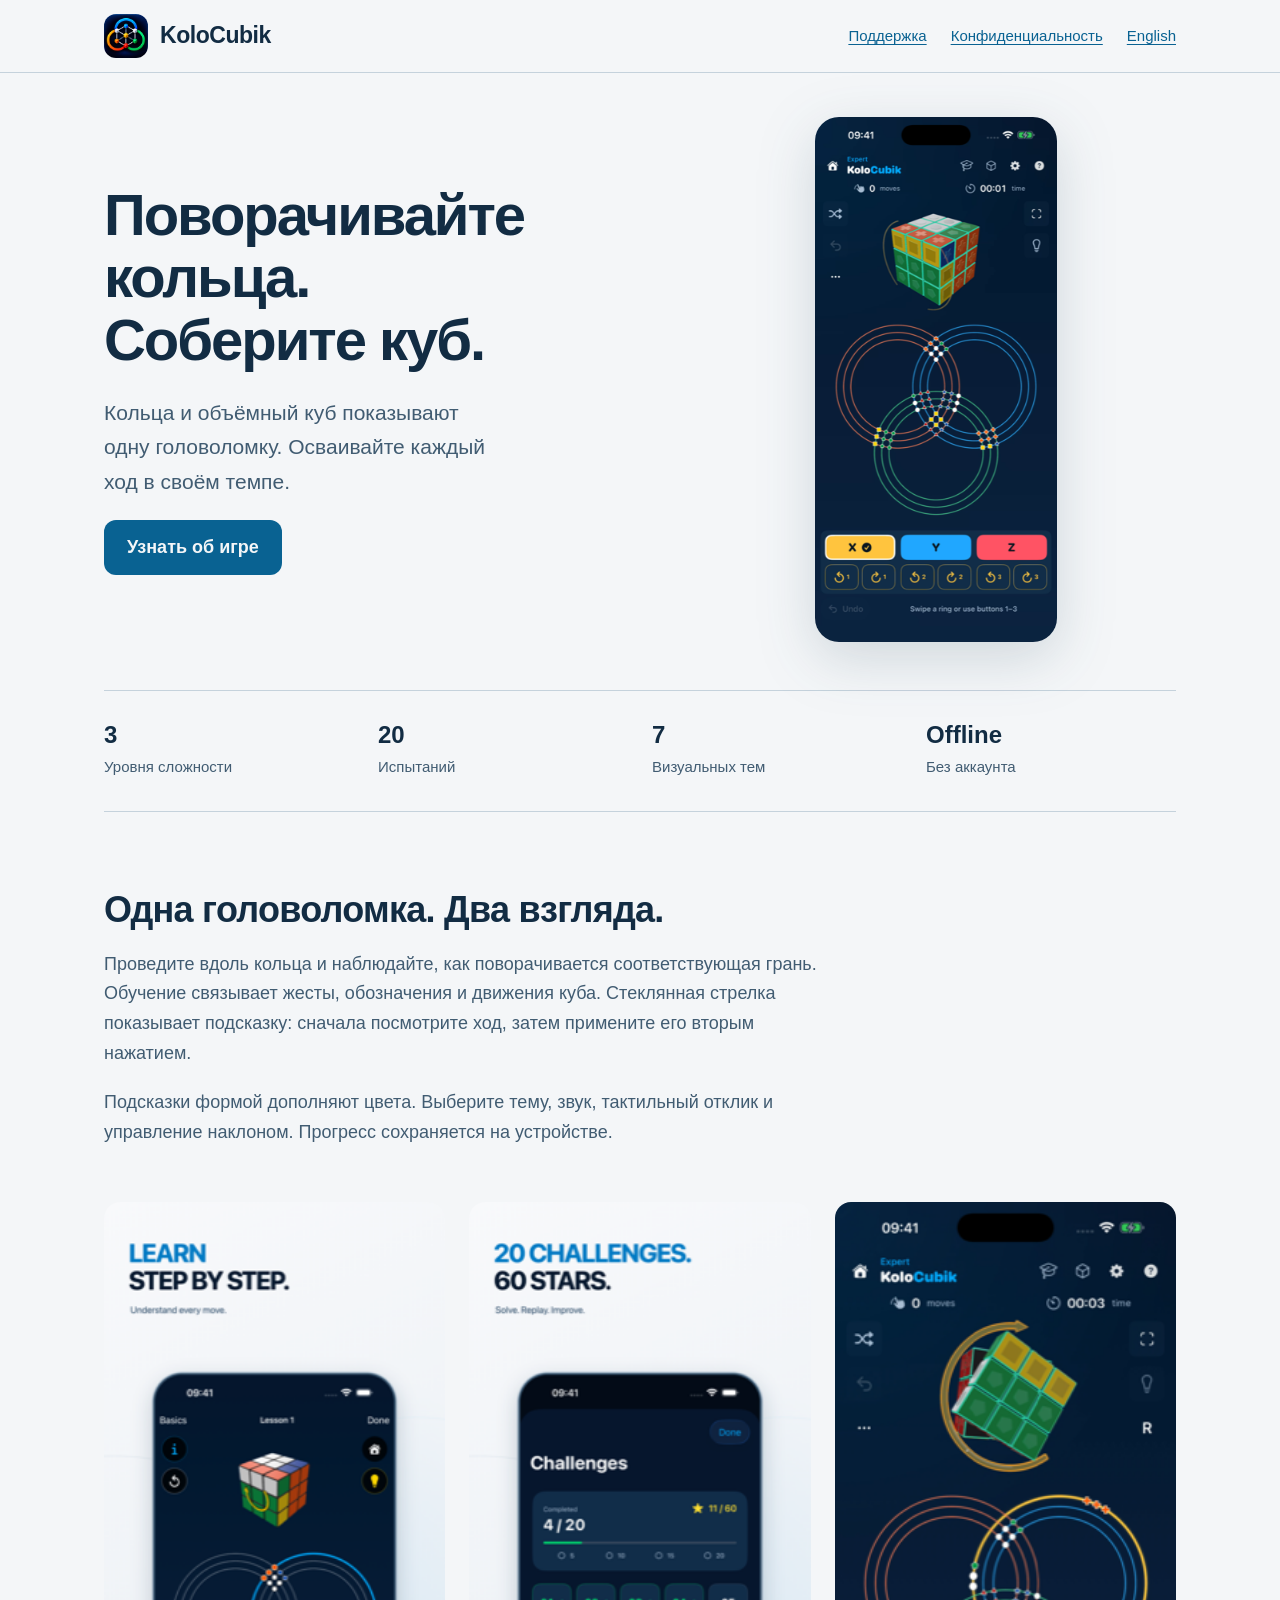
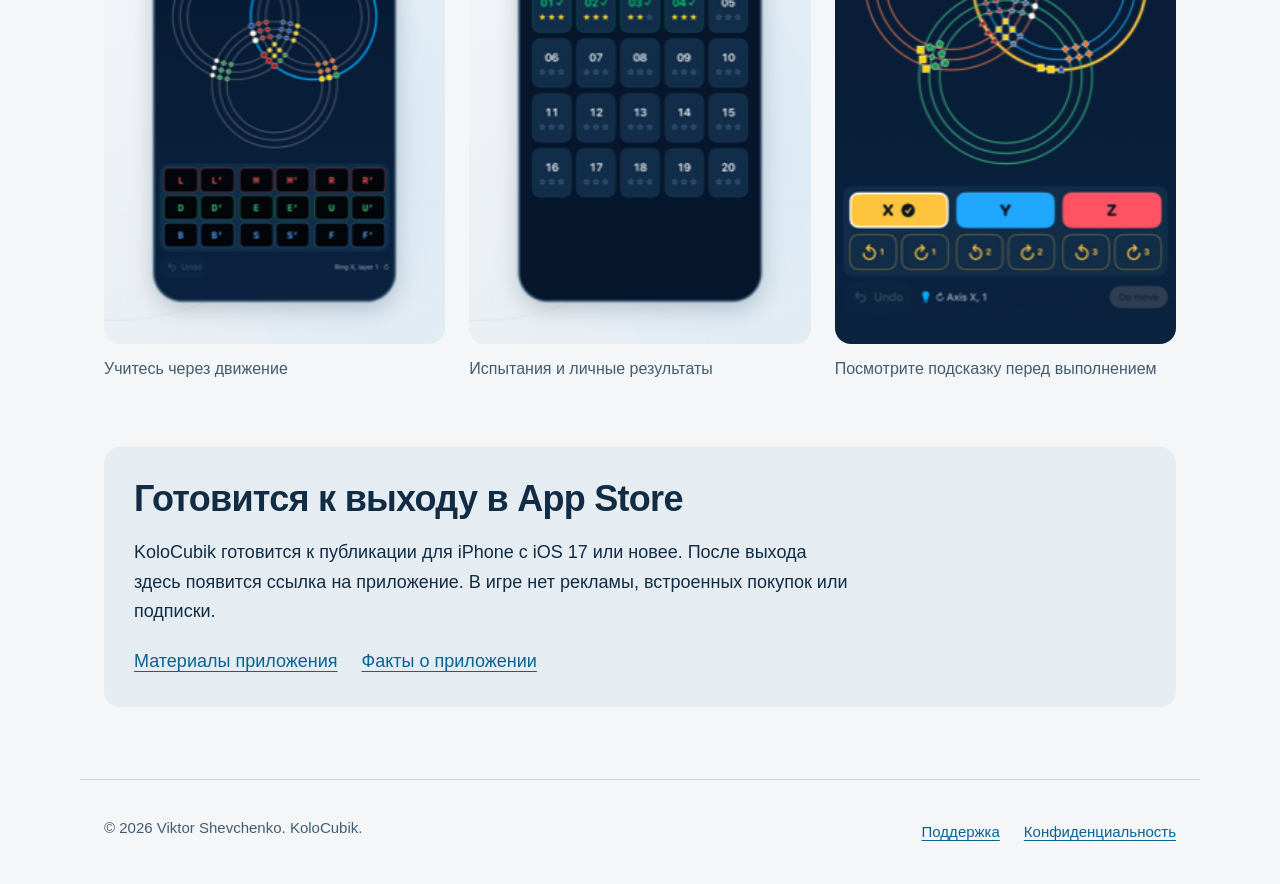
==== ru/index.html @ f6a45437 "Publish bilingual KoloCubik product, support and privacy website" ====
<!doctype html><html lang="ru"><head><meta charset="utf-8"><meta name="viewport" content="width=device-width,initial-scale=1"><meta name="description" content="Кольца и объёмный куб показывают одну головоломку. Осваивайте каждый ход в своём темпе."><meta property="og:title" content="KoloCubik"><meta property="og:description" content="Кольца и объёмный куб показывают одну головоломку. Осваивайте каждый ход в своём темпе."><meta property="og:image" content="https://victorshev1989-lab.github.io/KoloCubik-site/assets/app-icon.png"><meta property="og:type" content="website"><link rel="canonical" href="https://victorshev1989-lab.github.io/KoloCubik-site/ru/"><title>KoloCubik | Поворачивайте кольца. Соберите куб.</title><link rel="icon" href="../assets/app-icon.png"><link rel="stylesheet" href="../site.css"></head><body><a class="skip" href="#content">К содержимому</a><header><div class="top"><a class="brand" href="index.html"><img src="../assets/app-icon.png" alt="" width="44" height="44">KoloCubik</a><nav aria-label="Навигация"><a href="support.html">Поддержка</a><a href="privacy.html">Конфиденциальность</a><a href="../index.html" lang="en">English</a></nav></div></header><main class="landing" id="content"><section class="hero"><div><h1>Поворачивайте кольца. Соберите куб.</h1><p>Кольца и объёмный куб показывают одну головоломку. Осваивайте каждый ход в своём темпе.</p><a class="button" href="#explore">Узнать об игре</a></div><figure><img src="../assets/game.png" width="660" height="1434" fetchpriority="high" alt="Настоящий экран игры: 3D-куб и кольца"></figure></section><section class="overview" aria-label="Возможности"><p><strong>3</strong>Уровня сложности</p><p><strong>20</strong>Испытаний</p><p><strong>7</strong>Визуальных тем</p><p><strong>Offline</strong>Без аккаунта</p></section><section class="story" id="explore"><h2>Одна головоломка. Два взгляда.</h2><p>Проведите вдоль кольца и наблюдайте, как поворачивается соответствующая грань. Обучение связывает жесты, обозначения и движения куба. Стеклянная стрелка показывает подсказку: сначала посмотрите ход, затем примените его вторым нажатием.</p><p>Подсказки формой дополняют цвета. Выберите тему, звук, тактильный отклик и управление наклоном. Прогресс сохраняется на устройстве.</p></section><section class="gallery" aria-label="Скриншоты приложения"><figure><img src="../assets/learn.png" loading="lazy" width="520" height="1130" alt="Учитесь через движение"><figcaption>Учитесь через движение</figcaption></figure><figure><img src="../assets/challenges.png" loading="lazy" width="520" height="1130" alt="Испытания и личные результаты"><figcaption>Испытания и личные результаты</figcaption></figure><figure><img src="../assets/themes.png" loading="lazy" width="520" height="1130" alt="Посмотрите подсказку перед выполнением"><figcaption>Посмотрите подсказку перед выполнением</figcaption></figure></section><section class="release"><h2>Готовится к выходу в App Store</h2><p>KoloCubik готовится к публикации для iPhone с iOS 17 или новее. После выхода здесь появится ссылка на приложение. В игре нет рекламы, встроенных покупок или подписки.</p><div class="downloads"><a href="../media/KoloCubik-AppStore-Materials.zip" download>Материалы приложения</a><a href="../media/FACTS.txt">Факты о приложении</a></div></section></main><footer><p>© 2026 Viktor Shevchenko. KoloCubik.</p><div class="footer-links"><a href="support.html">Поддержка</a><a href="privacy.html">Конфиденциальность</a></div></footer></body></html>
---- site.css ----
:root{color-scheme:light dark;--paper:#f4f6f8;--ink:#122c43;--muted:#415c72;--blue:#096292;--line:#c5d2dc;--panel:#e5ecf2}*{box-sizing:border-box}body{margin:0;background:var(--paper);color:var(--ink);font:18px/1.65 -apple-system,BlinkMacSystemFont,"Segoe UI",sans-serif}a{color:var(--blue);text-underline-offset:.22em;overflow-wrap:anywhere}a:hover{text-decoration-thickness:2px}a:focus-visible,summary:focus-visible{outline:3px solid var(--blue);outline-offset:5px}.skip{position:absolute;top:-100px;left:24px;background:var(--paper);padding:12px;z-index:2}.skip:focus{top:12px}header{border-bottom:1px solid var(--line)}.top{max-width:1120px;margin:auto;padding:12px 24px;display:flex;align-items:center;justify-content:space-between;gap:16px;min-height:72px}.brand{display:flex;align-items:center;gap:12px;text-decoration:none;color:var(--ink);font-size:23px;font-weight:650;letter-spacing:-.02em}.brand img{width:44px;height:44px;border-radius:12px}nav{display:flex;gap:24px;flex-wrap:wrap}nav a{min-height:44px;display:inline-flex;align-items:center;font-size:15px}main{max-width:820px;padding:56px 24px 72px;margin:auto}.landing{max-width:1120px;padding-top:0}h1{font-size:clamp(36px,5.5vw,58px);line-height:1.08;letter-spacing:-.035em;margin:0 0 24px;text-wrap:balance}h2{font-size:clamp(27px,3vw,36px);line-height:1.2;letter-spacing:-.02em;margin:42px 0 18px}h3{font-size:23px;line-height:1.25}p{margin:12px 0 20px}.intro{font-size:21px;line-height:1.5;color:var(--muted)}.meta{color:var(--muted);font-size:16px}.contact{padding:24px 0;border-block:1px solid var(--line)}.contact h2{margin-top:0}details{border-bottom:1px solid var(--line);padding:16px 0}summary{cursor:pointer;font-size:20px;font-weight:600;min-height:44px}details p{color:var(--muted)}.hero{min-height:610px;display:grid;grid-template-columns:1.1fr 1fr;align-items:center;gap:64px;padding:44px 0 48px}.hero p{max-width:400px;font-size:21px;color:var(--muted)}.hero figure{margin:0;display:flex;justify-content:center}.hero img{height:auto;width:242px;max-height:525px;object-fit:contain;border-radius:24px;filter:drop-shadow(0 16px 28px #1c40552b)}.button{display:inline-flex;align-items:center;justify-content:center;background:var(--blue);color:#f4f6f8;text-decoration:none;padding:13px 23px;min-height:48px;border-radius:12px;font-weight:600;white-space:nowrap}.button:active{transform:translateY(1px)}.overview{display:grid;grid-template-columns:repeat(4,1fr);gap:24px;padding:24px 0 32px;border-block:1px solid var(--line)}.overview p{margin:0;font-size:15px;color:var(--muted)}.overview strong{font-size:24px;display:block;color:var(--ink)}.story{max-width:720px;padding:34px 0}.story p{color:var(--muted)}.gallery{display:grid;grid-template-columns:repeat(3,1fr);gap:24px}.gallery figure{margin:0}.gallery img{width:100%;height:auto;border-radius:16px;display:block}.gallery figcaption{font-size:16px;color:var(--muted);margin:12px 0}.release{margin-top:52px;padding:30px;background:var(--panel);border-radius:16px}.release h2{margin-top:0}.release p{max-width:720px}.downloads{display:flex;gap:24px;flex-wrap:wrap}footer{max-width:1120px;margin:auto;border-top:1px solid var(--line);padding:24px;display:flex;justify-content:space-between;gap:20px;flex-wrap:wrap;font-size:15px;color:var(--muted)}footer a{min-height:44px;display:inline-flex;align-items:center}.footer-links{display:flex;gap:24px}@media(prefers-color-scheme:dark){:root{--paper:#0b1a2a;--ink:#e8f0f5;--muted:#b2c4d2;--blue:#79caff;--line:#345065;--panel:#172c3e}.button{color:#102d43}.hero img{filter:drop-shadow(0 16px 28px #020c1766)}}@media(max-width:767px){.top{padding:12px 20px;flex-wrap:wrap;gap:8px}.brand{font-size:21px}nav{gap:18px}main{padding:36px 20px 48px}.landing{padding-top:0}.hero{min-height:auto;grid-template-columns:1fr;gap:28px;padding-top:36px}.hero img{width:200px;max-height:none}.hero p{font-size:19px}.overview{grid-template-columns:1fr 1fr;gap:18px}.gallery{grid-template-columns:1fr;max-width:380px;margin:auto;gap:28px}.release{padding:24px}.intro{font-size:19px}footer{padding:24px 20px}.contact a{overflow-wrap:anywhere}}@media(prefers-reduced-motion:reduce){*{scroll-behavior:auto!important;transition:none!important;animation:none!important}}@media print{header,footer,.skip{display:none}body{background:white;color:black}main{padding:0;max-width:none}}
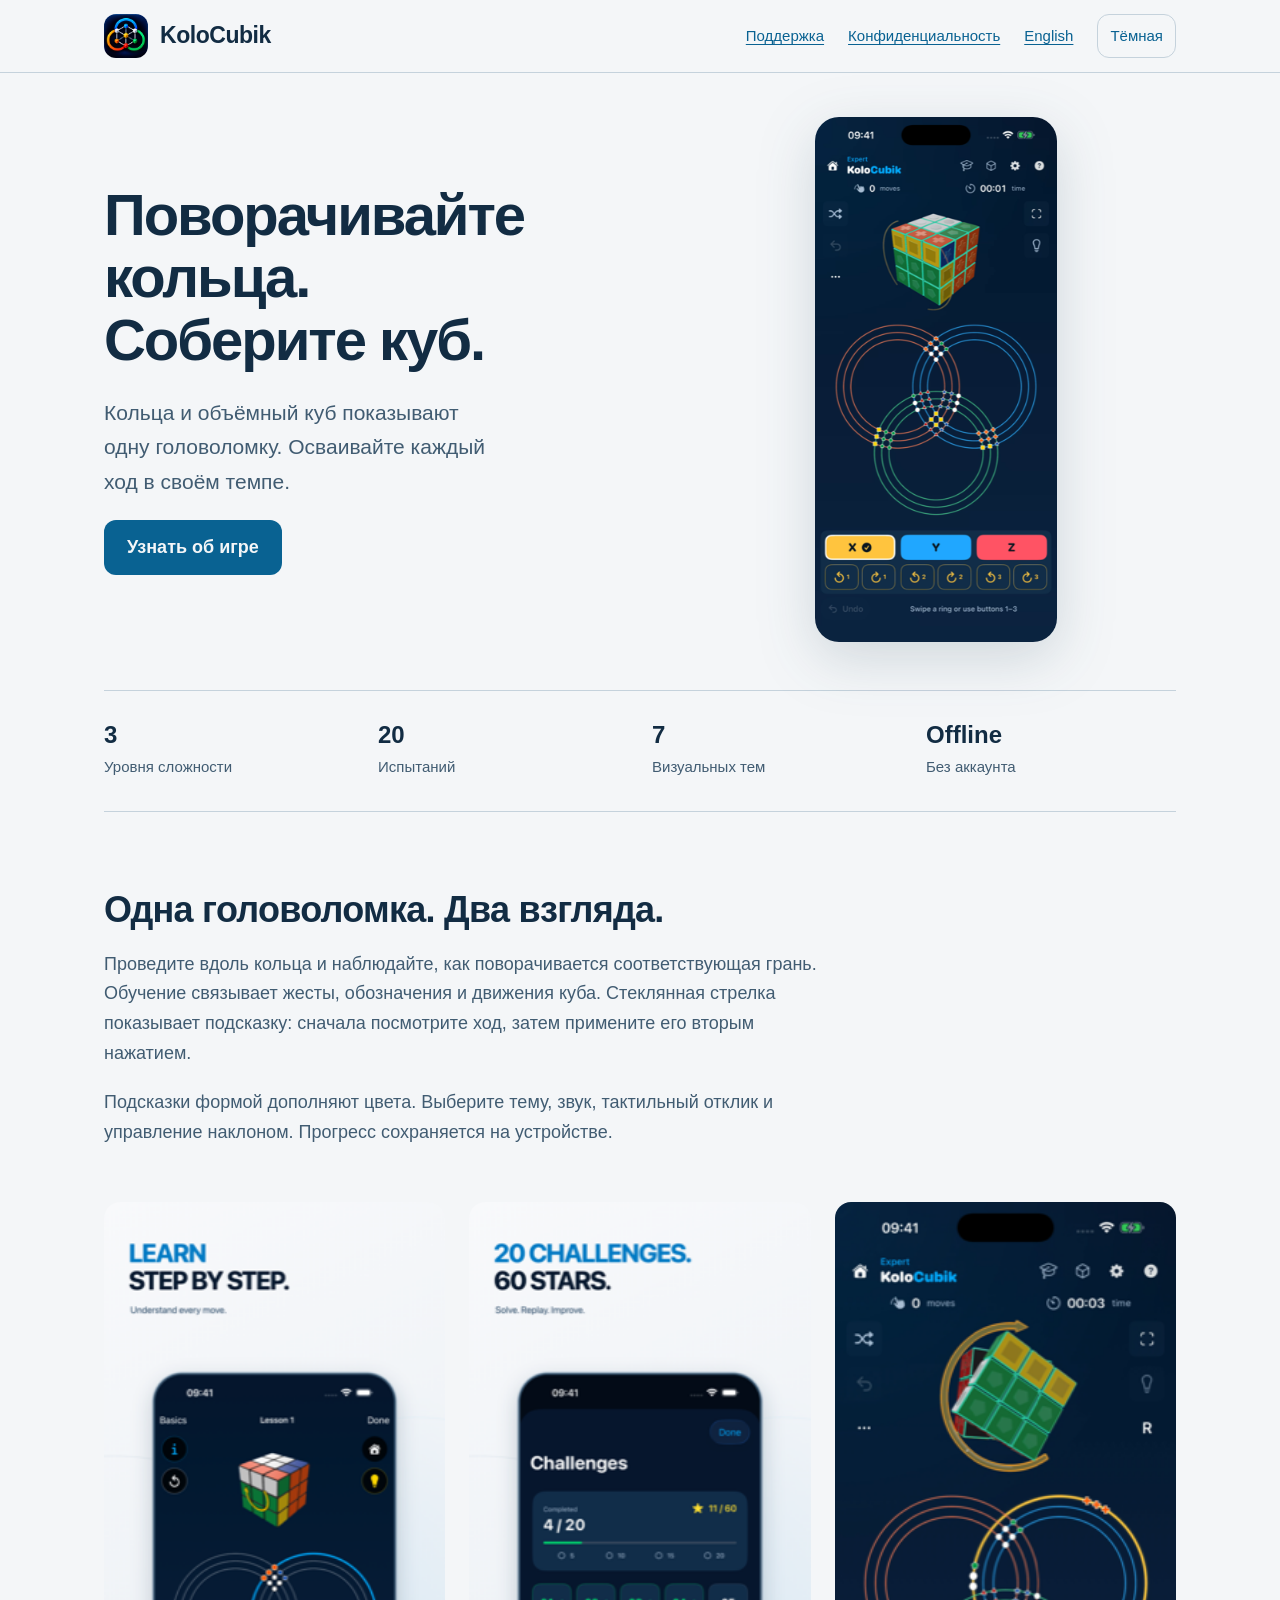
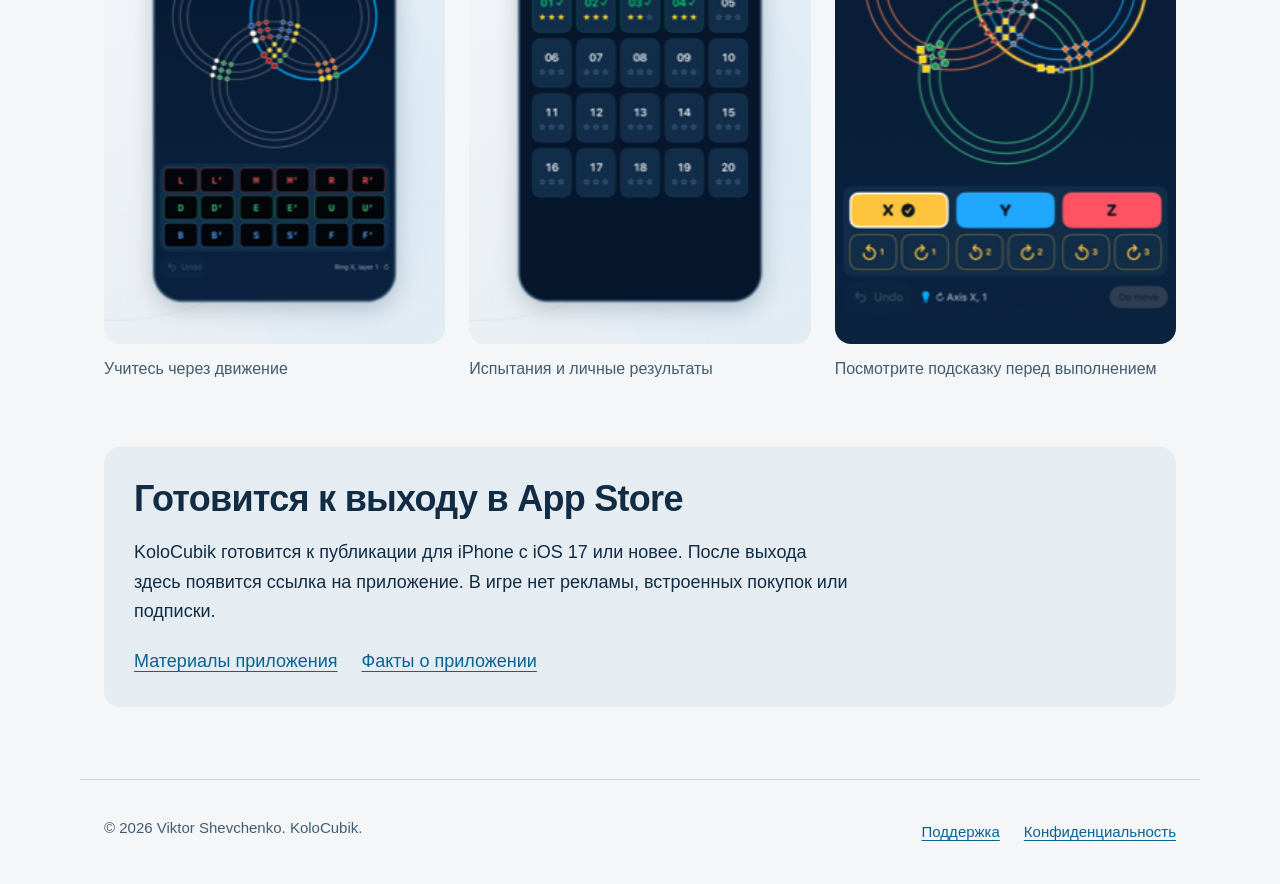
==== commit 28787e8a: "Add public media kit and verify mobile and theme presentation" ====
--- a/ru/index.html
+++ b/ru/index.html
@@ -1 +1 @@
-<!doctype html><html lang="ru"><head><meta charset="utf-8"><meta name="viewport" content="width=device-width,initial-scale=1"><meta name="description" content="Кольца и объёмный куб показывают одну головоломку. Осваивайте каждый ход в своём темпе."><meta property="og:title" content="KoloCubik"><meta property="og:description" content="Кольца и объёмный куб показывают одну головоломку. Осваивайте каждый ход в своём темпе."><meta property="og:image" content="https://victorshev1989-lab.github.io/KoloCubik-site/assets/app-icon.png"><meta property="og:type" content="website"><link rel="canonical" href="https://victorshev1989-lab.github.io/KoloCubik-site/ru/"><title>KoloCubik | Поворачивайте кольца. Соберите куб.</title><link rel="icon" href="../assets/app-icon.png"><link rel="stylesheet" href="../site.css"></head><body><a class="skip" href="#content">К содержимому</a><header><div class="top"><a class="brand" href="index.html"><img src="../assets/app-icon.png" alt="" width="44" height="44">KoloCubik</a><nav aria-label="Навигация"><a href="support.html">Поддержка</a><a href="privacy.html">Конфиденциальность</a><a href="../index.html" lang="en">English</a></nav></div></header><main class="landing" id="content"><section class="hero"><div><h1>Поворачивайте кольца. Соберите куб.</h1><p>Кольца и объёмный куб показывают одну головоломку. Осваивайте каждый ход в своём темпе.</p><a class="button" href="#explore">Узнать об игре</a></div><figure><img src="../assets/game.png" width="660" height="1434" fetchpriority="high" alt="Настоящий экран игры: 3D-куб и кольца"></figure></section><section class="overview" aria-label="Возможности"><p><strong>3</strong>Уровня сложности</p><p><strong>20</strong>Испытаний</p><p><strong>7</strong>Визуальных тем</p><p><strong>Offline</strong>Без аккаунта</p></section><section class="story" id="explore"><h2>Одна головоломка. Два взгляда.</h2><p>Проведите вдоль кольца и наблюдайте, как поворачивается соответствующая грань. Обучение связывает жесты, обозначения и движения куба. Стеклянная стрелка показывает подсказку: сначала посмотрите ход, затем примените его вторым нажатием.</p><p>Подсказки формой дополняют цвета. Выберите тему, звук, тактильный отклик и управление наклоном. Прогресс сохраняется на устройстве.</p></section><section class="gallery" aria-label="Скриншоты приложения"><figure><img src="../assets/learn.png" loading="lazy" width="520" height="1130" alt="Учитесь через движение"><figcaption>Учитесь через движение</figcaption></figure><figure><img src="../assets/challenges.png" loading="lazy" width="520" height="1130" alt="Испытания и личные результаты"><figcaption>Испытания и личные результаты</figcaption></figure><figure><img src="../assets/themes.png" loading="lazy" width="520" height="1130" alt="Посмотрите подсказку перед выполнением"><figcaption>Посмотрите подсказку перед выполнением</figcaption></figure></section><section class="release"><h2>Готовится к выходу в App Store</h2><p>KoloCubik готовится к публикации для iPhone с iOS 17 или новее. После выхода здесь появится ссылка на приложение. В игре нет рекламы, встроенных покупок или подписки.</p><div class="downloads"><a href="../media/KoloCubik-AppStore-Materials.zip" download>Материалы приложения</a><a href="../media/FACTS.txt">Факты о приложении</a></div></section></main><footer><p>© 2026 Viktor Shevchenko. KoloCubik.</p><div class="footer-links"><a href="support.html">Поддержка</a><a href="privacy.html">Конфиденциальность</a></div></footer></body></html>+<!doctype html><html lang="ru"><head><meta charset="utf-8"><meta name="viewport" content="width=device-width,initial-scale=1"><meta name="description" content="Кольца и объёмный куб показывают одну головоломку. Осваивайте каждый ход в своём темпе."><meta property="og:title" content="KoloCubik"><meta property="og:description" content="Кольца и объёмный куб показывают одну головоломку. Осваивайте каждый ход в своём темпе."><meta property="og:image" content="https://victorshev1989-lab.github.io/KoloCubik-site/assets/app-icon.png"><meta property="og:type" content="website"><link rel="canonical" href="https://victorshev1989-lab.github.io/KoloCubik-site/ru/"><title>KoloCubik | Поворачивайте кольца. Соберите куб.</title><link rel="icon" href="../assets/app-icon.png"><link rel="stylesheet" href="../site.css?v=20261010b"></head><body><a class="skip" href="#content">К содержимому</a><header><div class="top"><a class="brand" href="index.html"><img src="../assets/app-icon.png" alt="" width="44" height="44">KoloCubik</a><nav aria-label="Навигация"><a href="support.html">Поддержка</a><a href="privacy.html">Конфиденциальность</a><a href="../index.html" lang="en">English</a><button class="appearance" type="button" aria-label="Изменить светлую или тёмную тему">Тёмная</button></nav></div></header><main class="landing" id="content"><section class="hero"><div><h1>Поворачивайте кольца. Соберите куб.</h1><p>Кольца и объёмный куб показывают одну головоломку. Осваивайте каждый ход в своём темпе.</p><a class="button" href="#explore">Узнать об игре</a></div><figure><img src="../assets/game.png?v=20261010b" width="660" height="1434" fetchpriority="high" alt="Настоящий экран игры: 3D-куб и кольца"></figure></section><section class="overview" aria-label="Возможности"><p><strong>3</strong>Уровня сложности</p><p><strong>20</strong>Испытаний</p><p><strong>7</strong>Визуальных тем</p><p><strong>Offline</strong>Без аккаунта</p></section><section class="story" id="explore"><h2>Одна головоломка. Два взгляда.</h2><p>Проведите вдоль кольца и наблюдайте, как поворачивается соответствующая грань. Обучение связывает жесты, обозначения и движения куба. Стеклянная стрелка показывает подсказку: сначала посмотрите ход, затем примените его вторым нажатием.</p><p>Подсказки формой дополняют цвета. Выберите тему, звук, тактильный отклик и управление наклоном. Прогресс сохраняется на устройстве.</p></section><section class="gallery" aria-label="Скриншоты приложения"><figure><img src="../assets/learn.png" loading="lazy" width="520" height="1130" alt="Учитесь через движение"><figcaption>Учитесь через движение</figcaption></figure><figure><img src="../assets/challenges.png" loading="lazy" width="520" height="1130" alt="Испытания и личные результаты"><figcaption>Испытания и личные результаты</figcaption></figure><figure><img src="../assets/themes.png?v=20261010b" loading="lazy" width="520" height="1130" alt="Посмотрите подсказку перед выполнением"><figcaption>Посмотрите подсказку перед выполнением</figcaption></figure></section><section class="release"><h2>Готовится к выходу в App Store</h2><p>KoloCubik готовится к публикации для iPhone с iOS 17 или новее. После выхода здесь появится ссылка на приложение. В игре нет рекламы, встроенных покупок или подписки.</p><div class="downloads"><a href="../media/KoloCubik-AppStore-Materials.zip" download>Материалы приложения</a><a href="../media/FACTS.txt">Факты о приложении</a></div></section></main><footer><p>© 2026 Viktor Shevchenko. KoloCubik.</p><div class="footer-links"><a href="support.html">Поддержка</a><a href="privacy.html">Конфиденциальность</a></div></footer><script src="../appearance.js?v=20261010b" defer></script></body></html>
--- a/site.css
+++ b/site.css
@@ -1,2 +1,4 @@
 
-:root{color-scheme:light dark;--paper:#f4f6f8;--ink:#122c43;--muted:#415c72;--blue:#096292;--line:#c5d2dc;--panel:#e5ecf2}*{box-sizing:border-box}body{margin:0;background:var(--paper);color:var(--ink);font:18px/1.65 -apple-system,BlinkMacSystemFont,"Segoe UI",sans-serif}a{color:var(--blue);text-underline-offset:.22em;overflow-wrap:anywhere}a:hover{text-decoration-thickness:2px}a:focus-visible,summary:focus-visible{outline:3px solid var(--blue);outline-offset:5px}.skip{position:absolute;top:-100px;left:24px;background:var(--paper);padding:12px;z-index:2}.skip:focus{top:12px}header{border-bottom:1px solid var(--line)}.top{max-width:1120px;margin:auto;padding:12px 24px;display:flex;align-items:center;justify-content:space-between;gap:16px;min-height:72px}.brand{display:flex;align-items:center;gap:12px;text-decoration:none;color:var(--ink);font-size:23px;font-weight:650;letter-spacing:-.02em}.brand img{width:44px;height:44px;border-radius:12px}nav{display:flex;gap:24px;flex-wrap:wrap}nav a{min-height:44px;display:inline-flex;align-items:center;font-size:15px}main{max-width:820px;padding:56px 24px 72px;margin:auto}.landing{max-width:1120px;padding-top:0}h1{font-size:clamp(36px,5.5vw,58px);line-height:1.08;letter-spacing:-.035em;margin:0 0 24px;text-wrap:balance}h2{font-size:clamp(27px,3vw,36px);line-height:1.2;letter-spacing:-.02em;margin:42px 0 18px}h3{font-size:23px;line-height:1.25}p{margin:12px 0 20px}.intro{font-size:21px;line-height:1.5;color:var(--muted)}.meta{color:var(--muted);font-size:16px}.contact{padding:24px 0;border-block:1px solid var(--line)}.contact h2{margin-top:0}details{border-bottom:1px solid var(--line);padding:16px 0}summary{cursor:pointer;font-size:20px;font-weight:600;min-height:44px}details p{color:var(--muted)}.hero{min-height:610px;display:grid;grid-template-columns:1.1fr 1fr;align-items:center;gap:64px;padding:44px 0 48px}.hero p{max-width:400px;font-size:21px;color:var(--muted)}.hero figure{margin:0;display:flex;justify-content:center}.hero img{height:auto;width:242px;max-height:525px;object-fit:contain;border-radius:24px;filter:drop-shadow(0 16px 28px #1c40552b)}.button{display:inline-flex;align-items:center;justify-content:center;background:var(--blue);color:#f4f6f8;text-decoration:none;padding:13px 23px;min-height:48px;border-radius:12px;font-weight:600;white-space:nowrap}.button:active{transform:translateY(1px)}.overview{display:grid;grid-template-columns:repeat(4,1fr);gap:24px;padding:24px 0 32px;border-block:1px solid var(--line)}.overview p{margin:0;font-size:15px;color:var(--muted)}.overview strong{font-size:24px;display:block;color:var(--ink)}.story{max-width:720px;padding:34px 0}.story p{color:var(--muted)}.gallery{display:grid;grid-template-columns:repeat(3,1fr);gap:24px}.gallery figure{margin:0}.gallery img{width:100%;height:auto;border-radius:16px;display:block}.gallery figcaption{font-size:16px;color:var(--muted);margin:12px 0}.release{margin-top:52px;padding:30px;background:var(--panel);border-radius:16px}.release h2{margin-top:0}.release p{max-width:720px}.downloads{display:flex;gap:24px;flex-wrap:wrap}footer{max-width:1120px;margin:auto;border-top:1px solid var(--line);padding:24px;display:flex;justify-content:space-between;gap:20px;flex-wrap:wrap;font-size:15px;color:var(--muted)}footer a{min-height:44px;display:inline-flex;align-items:center}.footer-links{display:flex;gap:24px}@media(prefers-color-scheme:dark){:root{--paper:#0b1a2a;--ink:#e8f0f5;--muted:#b2c4d2;--blue:#79caff;--line:#345065;--panel:#172c3e}.button{color:#102d43}.hero img{filter:drop-shadow(0 16px 28px #020c1766)}}@media(max-width:767px){.top{padding:12px 20px;flex-wrap:wrap;gap:8px}.brand{font-size:21px}nav{gap:18px}main{padding:36px 20px 48px}.landing{padding-top:0}.hero{min-height:auto;grid-template-columns:1fr;gap:28px;padding-top:36px}.hero img{width:200px;max-height:none}.hero p{font-size:19px}.overview{grid-template-columns:1fr 1fr;gap:18px}.gallery{grid-template-columns:1fr;max-width:380px;margin:auto;gap:28px}.release{padding:24px}.intro{font-size:19px}footer{padding:24px 20px}.contact a{overflow-wrap:anywhere}}@media(prefers-reduced-motion:reduce){*{scroll-behavior:auto!important;transition:none!important;animation:none!important}}@media print{header,footer,.skip{display:none}body{background:white;color:black}main{padding:0;max-width:none}}
+:root{color-scheme:light dark;--paper:#f4f6f8;--ink:#122c43;--muted:#415c72;--blue:#096292;--line:#c5d2dc;--panel:#e5ecf2}*{box-sizing:border-box}body{margin:0;background:var(--paper);color:var(--ink);font:18px/1.65 -apple-system,BlinkMacSystemFont,"Segoe UI",sans-serif}a{color:var(--blue);text-underline-offset:.22em;overflow-wrap:anywhere}a:hover{text-decoration-thickness:2px}a:focus-visible,summary:focus-visible{outline:3px solid var(--blue);outline-offset:5px}.skip{position:absolute;top:-100px;left:24px;background:var(--paper);padding:12px;z-index:2}.skip:focus{top:12px}header{border-bottom:1px solid var(--line)}.top{max-width:1120px;margin:auto;padding:12px 24px;display:flex;align-items:center;justify-content:space-between;gap:16px;min-height:72px}.brand{display:flex;align-items:center;gap:12px;text-decoration:none;color:var(--ink);font-size:23px;font-weight:650;letter-spacing:-.02em}.brand img{width:44px;height:44px;border-radius:12px}nav{display:flex;gap:24px;flex-wrap:wrap}nav a{min-height:44px;display:inline-flex;align-items:center;font-size:15px}main{max-width:820px;padding:56px 24px 72px;margin:auto}.landing{max-width:1120px;padding-top:0}h1{font-size:clamp(36px,5.5vw,58px);line-height:1.08;letter-spacing:-.035em;margin:0 0 24px;text-wrap:balance}h2{font-size:clamp(27px,3vw,36px);line-height:1.2;letter-spacing:-.02em;margin:42px 0 18px}h3{font-size:23px;line-height:1.25}p{margin:12px 0 20px}.intro{font-size:21px;line-height:1.5;color:var(--muted)}.meta{color:var(--muted);font-size:16px}.contact{padding:24px 0;border-block:1px solid var(--line)}.contact h2{margin-top:0}details{border-bottom:1px solid var(--line);padding:16px 0}summary{cursor:pointer;font-size:20px;font-weight:600;min-height:44px}details p{color:var(--muted)}.hero{min-height:610px;display:grid;grid-template-columns:1.1fr 1fr;align-items:center;gap:64px;padding:44px 0 48px}.hero p{max-width:400px;font-size:21px;color:var(--muted)}.hero figure{margin:0;display:flex;justify-content:center}.hero img{height:auto;width:242px;max-height:525px;object-fit:contain;border-radius:24px;filter:drop-shadow(0 16px 28px #1c40552b)}.button{display:inline-flex;align-items:center;justify-content:center;background:var(--blue);color:#f4f6f8;text-decoration:none;padding:13px 23px;min-height:48px;border-radius:12px;font-weight:600;white-space:nowrap}.button:active{transform:translateY(1px)}.overview{display:grid;grid-template-columns:repeat(4,1fr);gap:24px;padding:24px 0 32px;border-block:1px solid var(--line)}.overview p{margin:0;font-size:15px;color:var(--muted)}.overview strong{font-size:24px;display:block;color:var(--ink)}.story{max-width:720px;padding:34px 0}.story p{color:var(--muted)}.gallery{display:grid;grid-template-columns:repeat(3,1fr);gap:24px}.gallery figure{margin:0}.gallery img{width:100%;height:auto;border-radius:16px;display:block}.gallery figcaption{font-size:16px;color:var(--muted);margin:12px 0}.release{margin-top:52px;padding:30px;background:var(--panel);border-radius:16px}.release h2{margin-top:0}.release p{max-width:720px}.downloads{display:flex;gap:24px;flex-wrap:wrap}footer{max-width:1120px;margin:auto;border-top:1px solid var(--line);padding:24px;display:flex;justify-content:space-between;gap:20px;flex-wrap:wrap;font-size:15px;color:var(--muted)}footer a{min-height:44px;display:inline-flex;align-items:center}.footer-links{display:flex;gap:24px}@media(prefers-color-scheme:dark){:root:not([data-theme="light"]){--paper:#0b1a2a;--ink:#e8f0f5;--muted:#b2c4d2;--blue:#79caff;--line:#345065;--panel:#172c3e}.button{color:#102d43}.hero img{filter:drop-shadow(0 16px 28px #020c1766)}}@media(max-width:767px){.top{padding:12px 20px;flex-wrap:wrap;gap:8px}.brand{font-size:21px}nav{gap:18px}main{padding:36px 20px 48px}.landing{padding-top:0}.hero{min-height:auto;grid-template-columns:1fr;gap:28px;padding-top:36px}.hero img{width:200px;max-height:none}.hero p{font-size:19px}.overview{grid-template-columns:1fr 1fr;gap:18px}.gallery{grid-template-columns:1fr;max-width:380px;margin:auto;gap:28px}.release{padding:24px}.intro{font-size:19px}footer{padding:24px 20px}.contact a{overflow-wrap:anywhere}}@media(prefers-reduced-motion:reduce){*{scroll-behavior:auto!important;transition:none!important;animation:none!important}}@media print{header,footer,.skip{display:none}body{background:white;color:black}main{padding:0;max-width:none}}
+
+:root[data-theme="dark"]{--paper:#0b1a2a;--ink:#e8f0f5;--muted:#b2c4d2;--blue:#79caff;--line:#345065;--panel:#172c3e}:root[data-theme="dark"] .button{color:#102d43}.appearance{font:inherit;font-size:15px;background:none;color:var(--blue);border:1px solid var(--line);border-radius:12px;padding:7px 12px;min-height:44px;cursor:pointer}.appearance:focus-visible{outline:3px solid var(--blue);outline-offset:4px}
